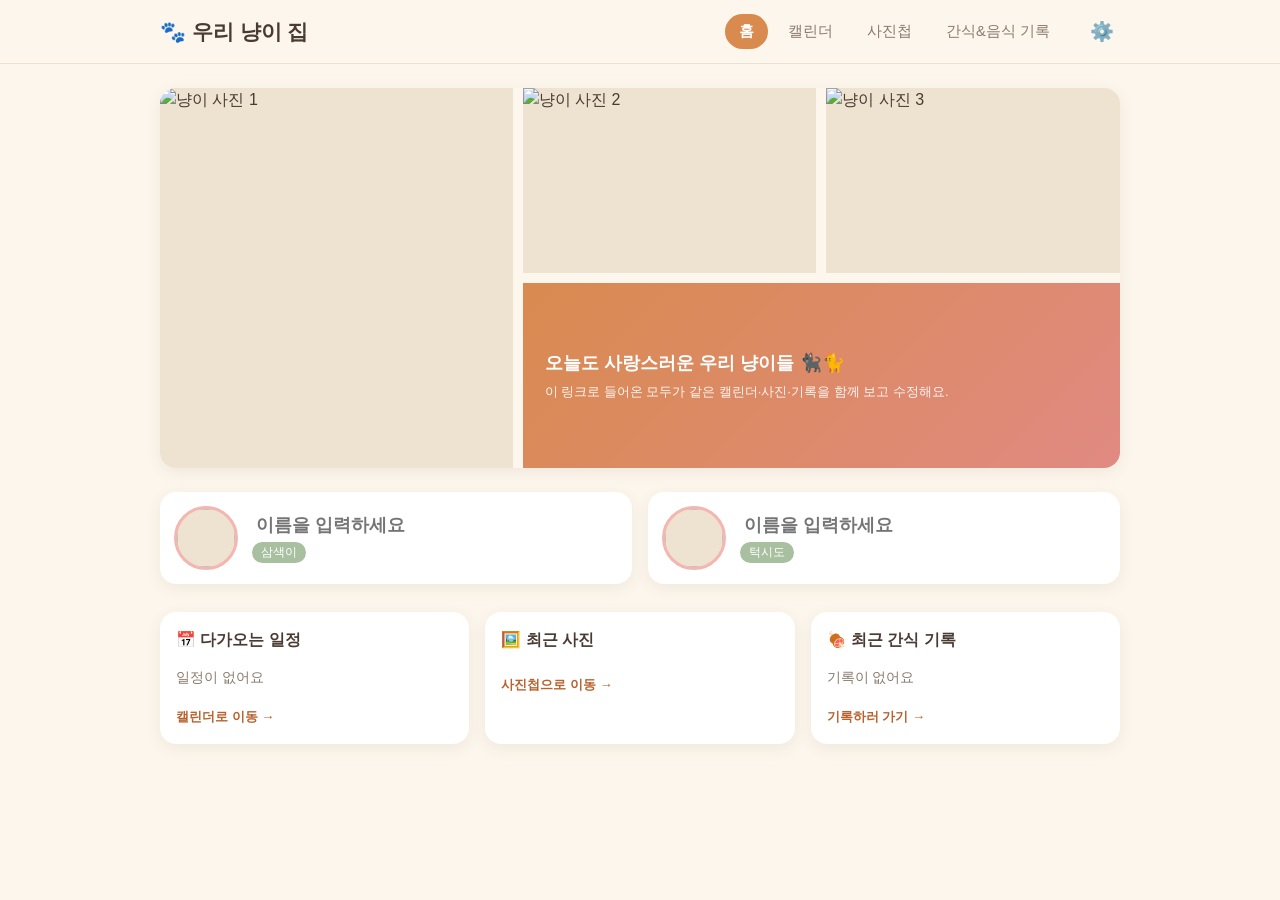
==== index.html @ 047ccc73 "Initial cat diary site with Supabase-backed shared calendar" ====
<!DOCTYPE html>
<html lang="ko">
<head>
<meta charset="UTF-8">
<meta name="viewport" content="width=device-width, initial-scale=1.0">
<title id="pageTitle">우리 냥이 집</title>
<link rel="stylesheet" href="css/style.css">
</head>
<body>

<header class="site-header">
  <div class="header-inner">
    <h1 class="site-title" id="siteTitleText">🐾 우리 냥이 집</h1>
    <nav class="tabs">
      <button class="tab-btn active" data-tab="home">홈</button>
      <button class="tab-btn" data-tab="calendar">캘린더</button>
      <button class="tab-btn" data-tab="gallery">사진첩</button>
      <button class="tab-btn" data-tab="food">간식&음식 기록</button>
    </nav>
    <button class="icon-btn" id="settingsBtn" title="설정">⚙️</button>
  </div>
</header>

<main>

  <!-- HOME -->
  <section class="tab-panel active" id="tab-home">
    <div class="hero">
      <div class="hero-photo hero-photo-1"><img id="heroImg1" alt="냥이 사진 1"></div>
      <div class="hero-photo hero-photo-2"><img id="heroImg2" alt="냥이 사진 2"></div>
      <div class="hero-photo hero-photo-3"><img id="heroImg3" alt="냥이 사진 3"></div>
      <div class="hero-caption">
        <h2 id="heroGreeting">오늘도 사랑스러운 우리 냥이들 🐈‍⬛🐈</h2>
        <p>이 링크로 들어온 모두가 같은 캘린더·사진·기록을 함께 보고 수정해요.</p>
      </div>
    </div>

    <div class="cat-profiles">
      <div class="cat-card" data-cat="cat1">
        <label class="cat-avatar" title="클릭해서 사진 바꾸기">
          <img id="cat1Avatar" alt="">
          <span class="avatar-edit-badge">✎</span>
          <input type="file" id="cat1AvatarUpload" accept="image/*" hidden>
        </label>
        <div class="cat-info">
          <input type="text" class="cat-name-input" id="cat1NameInput" placeholder="이름을 입력하세요">
          <span class="cat-badge">삼색이</span>
        </div>
      </div>
      <div class="cat-card" data-cat="cat2">
        <label class="cat-avatar" title="클릭해서 사진 바꾸기">
          <img id="cat2Avatar" alt="">
          <span class="avatar-edit-badge">✎</span>
          <input type="file" id="cat2AvatarUpload" accept="image/*" hidden>
        </label>
        <div class="cat-info">
          <input type="text" class="cat-name-input" id="cat2NameInput" placeholder="이름을 입력하세요">
          <span class="cat-badge">턱시도</span>
        </div>
      </div>
    </div>

    <div class="home-widgets">
      <div class="widget">
        <h3>📅 다가오는 일정</h3>
        <ul id="upcomingEventsList" class="widget-list"><li class="empty">일정이 없어요</li></ul>
        <button class="link-btn" data-goto="calendar">캘린더로 이동 →</button>
      </div>
      <div class="widget">
        <h3>🖼️ 최근 사진</h3>
        <div id="recentPhotos" class="mini-photo-grid"></div>
        <button class="link-btn" data-goto="gallery">사진첩으로 이동 →</button>
      </div>
      <div class="widget">
        <h3>🍖 최근 간식 기록</h3>
        <ul id="recentFoodList" class="widget-list"><li class="empty">기록이 없어요</li></ul>
        <button class="link-btn" data-goto="food">기록하러 가기 →</button>
      </div>
    </div>
  </section>

  <!-- CALENDAR -->
  <section class="tab-panel" id="tab-calendar">
    <div class="calendar-header">
      <button id="prevMonthBtn" class="nav-btn">◀</button>
      <h2 id="calendarMonthLabel">2026년 8월</h2>
      <button id="nextMonthBtn" class="nav-btn">▶</button>
      <button id="todayBtn" class="today-btn">오늘</button>
    </div>
    <div class="calendar-grid" id="calendarWeekdays">
      <div class="weekday sun">일</div><div class="weekday">월</div><div class="weekday">화</div>
      <div class="weekday">수</div><div class="weekday">목</div><div class="weekday">금</div><div class="weekday sat">토</div>
    </div>
    <div class="calendar-grid" id="calendarDays"></div>

    <div class="day-panel" id="dayPanel">
      <h3 id="dayPanelDate">날짜를 선택하세요</h3>
      <ul id="dayEventList" class="event-list"></ul>
      <form id="eventForm" class="inline-form">
        <input type="text" id="eventTitle" placeholder="일정 제목 (예: 병원 방문)" required>
        <select id="eventCat">
          <option value="both">둘 다</option>
          <option value="cat1">고양이1</option>
          <option value="cat2">고양이2</option>
        </select>
        <select id="eventCategory">
          <option value="hospital">🏥 병원</option>
          <option value="grooming">✂️ 미용</option>
          <option value="birthday">🎂 생일</option>
          <option value="snack">🍖 간식</option>
          <option value="etc">📌 기타</option>
        </select>
        <input type="text" id="eventMemo" placeholder="메모 (선택)">
        <button type="submit">추가</button>
      </form>
    </div>
  </section>

  <!-- GALLERY -->
  <section class="tab-panel" id="tab-gallery">
    <div class="gallery-toolbar">
      <div class="filter-group" id="galleryFilter">
        <button class="filter-btn active" data-filter="all">전체</button>
        <button class="filter-btn" data-filter="cat1">고양이1</button>
        <button class="filter-btn" data-filter="cat2">고양이2</button>
      </div>
      <label class="upload-btn">
        📷 사진 추가
        <input type="file" id="photoUpload" accept="image/*" multiple hidden>
      </label>
    </div>
    <div class="photo-grid" id="photoGrid"></div>
  </section>

  <!-- FOOD LOG -->
  <section class="tab-panel" id="tab-food">
    <form id="foodForm" class="food-form">
      <h3>새 기록 추가</h3>
      <div class="food-form-row">
        <input type="text" id="foodName" placeholder="간식/음식 이름" required>
        <select id="foodType">
          <option value="snack">간식</option>
          <option value="food">사료</option>
          <option value="can">캔/습식</option>
          <option value="etc">기타</option>
        </select>
        <select id="foodCat">
          <option value="both">둘 다</option>
          <option value="cat1">고양이1</option>
          <option value="cat2">고양이2</option>
        </select>
      </div>
      <div class="food-form-row">
        <div class="rating-input" id="ratingInput" data-value="0">
          <span data-star="1">★</span><span data-star="2">★</span><span data-star="3">★</span><span data-star="4">★</span><span data-star="5">★</span>
        </div>
        <input type="date" id="foodDate">
      </div>
      <textarea id="foodMemo" placeholder="메모 (예: 정말 잘 먹었어요!)" rows="2"></textarea>
      <button type="submit">기록하기</button>
    </form>

    <div class="food-toolbar">
      <div class="filter-group" id="foodFilter">
        <button class="filter-btn active" data-filter="all">전체</button>
        <button class="filter-btn" data-filter="cat1">고양이1</button>
        <button class="filter-btn" data-filter="cat2">고양이2</button>
      </div>
    </div>
    <div class="food-list" id="foodList"></div>
  </section>

</main>

<!-- Settings Modal -->
<div class="modal-overlay" id="settingsModal">
  <div class="modal">
    <h3>⚙️ 설정</h3>
    <label>사이트 이름</label>
    <input type="text" id="settingsSiteTitle">
    <label>고양이1 이름</label>
    <input type="text" id="settingsCat1Name">
    <label>고양이2 이름</label>
    <input type="text" id="settingsCat2Name">
    <div class="modal-actions">
      <button id="settingsCancelBtn" class="btn-secondary">취소</button>
      <button id="settingsSaveBtn" class="btn-primary">저장</button>
    </div>
  </div>
</div>

<!-- Lightbox Modal -->
<div class="modal-overlay" id="lightboxModal">
  <div class="lightbox">
    <button class="lightbox-close" id="lightboxCloseBtn">✕</button>
    <img id="lightboxImg" src="" alt="">
    <div class="lightbox-info">
      <span id="lightboxCat"></span>
      <span id="lightboxDate"></span>
      <button id="lightboxDeleteBtn" class="btn-danger">삭제</button>
    </div>
  </div>
</div>

<script src="js/config.js"></script>
<script src="js/db.js"></script>
<script src="js/app.js"></script>
</body>
</html>
---- css/style.css ----
:root {
  --cream: #fdf6ec;
  --card: #ffffff;
  --ink: #4a3b32;
  --ink-soft: #8a7a6d;
  --tortie: #d98a4f;
  --tortie-dark: #b8622f;
  --tuxedo: #2e2a28;
  --pink: #f4b6b0;
  --pink-dark: #e08a82;
  --sage: #a9c0a0;
  --border: #ece0d1;
  --shadow: 0 4px 16px rgba(74, 59, 50, 0.08);
  --radius: 16px;
}

* { box-sizing: border-box; }

body {
  margin: 0;
  font-family: "Pretendard", "Apple SD Gothic Neo", "Malgun Gothic", sans-serif;
  background: var(--cream);
  color: var(--ink);
  line-height: 1.5;
}

img { max-width: 100%; display: block; }

/* Header */
.site-header {
  position: sticky;
  top: 0;
  z-index: 20;
  background: rgba(253, 246, 236, 0.92);
  backdrop-filter: blur(6px);
  border-bottom: 1px solid var(--border);
}
.header-inner {
  max-width: 1000px;
  margin: 0 auto;
  padding: 14px 20px;
  display: flex;
  align-items: center;
  gap: 20px;
  flex-wrap: wrap;
}
.site-title { font-size: 1.3rem; margin: 0; margin-right: auto; }
.tabs { display: flex; gap: 6px; flex-wrap: wrap; }
.tab-btn {
  border: none;
  background: transparent;
  padding: 8px 14px;
  border-radius: 999px;
  cursor: pointer;
  font-size: 0.92rem;
  color: var(--ink-soft);
  transition: 0.15s;
}
.tab-btn:hover { background: #f2e6d4; }
.tab-btn.active { background: var(--tortie); color: white; font-weight: 600; }
.icon-btn { border: none; background: transparent; font-size: 1.2rem; cursor: pointer; padding: 6px; }
.icon-btn:hover { transform: rotate(20deg); }

main { max-width: 1000px; margin: 0 auto; padding: 24px 20px 60px; }

.tab-panel { display: none; animation: fadeIn 0.25s ease; }
.tab-panel.active { display: block; }
@keyframes fadeIn { from { opacity: 0; transform: translateY(6px); } to { opacity: 1; transform: translateY(0); } }

/* Hero */
.hero {
  display: grid;
  grid-template-columns: 1.2fr 1fr 1fr;
  grid-template-rows: 1fr 1fr;
  gap: 10px;
  border-radius: var(--radius);
  overflow: hidden;
  box-shadow: var(--shadow);
  height: 380px;
  margin-bottom: 24px;
}
.hero-photo { overflow: hidden; background: #eee2d0; position: relative; }
.hero-photo img { width: 100%; height: 100%; object-fit: cover; }
.hero-photo-1 { grid-row: 1 / 3; grid-column: 1; }
.hero-photo-2 { grid-row: 1; grid-column: 2; }
.hero-photo-3 { grid-row: 1; grid-column: 3; }
.hero-caption {
  grid-row: 2; grid-column: 2 / 4;
  background: linear-gradient(135deg, var(--tortie), var(--pink-dark));
  color: white;
  padding: 18px 22px;
  display: flex;
  flex-direction: column;
  justify-content: center;
  gap: 6px;
}
.hero-caption h2 { margin: 0; font-size: 1.15rem; }
.hero-caption p { margin: 0; font-size: 0.82rem; opacity: 0.92; }
.hero-caption code { background: rgba(255,255,255,0.25); padding: 1px 6px; border-radius: 6px; }
.img-missing { display: flex; align-items: center; justify-content: center; }
.img-missing::before {
  content: "🐾 사진을 넣어주세요";
  color: var(--ink-soft);
  font-size: 0.8rem;
  text-align: center;
}
.img-missing img { display: none; }

@media (max-width: 700px) {
  .hero { grid-template-columns: 1fr 1fr; height: auto; }
  .hero-photo-1 { grid-row: 1; grid-column: 1 / 3; height: 200px; }
  .hero-photo-2 { grid-row: 2; grid-column: 1; height: 140px; }
  .hero-photo-3 { grid-row: 2; grid-column: 2; height: 140px; }
  .hero-caption { grid-row: 3; grid-column: 1 / 3; }
}

/* Cat profiles */
.cat-profiles { display: flex; gap: 16px; margin-bottom: 28px; flex-wrap: wrap; }
.cat-card {
  flex: 1;
  min-width: 220px;
  background: var(--card);
  border-radius: var(--radius);
  padding: 14px;
  display: flex;
  align-items: center;
  gap: 14px;
  box-shadow: var(--shadow);
}
.cat-avatar {
  width: 64px; height: 64px; border-radius: 50%;
  overflow: hidden; flex-shrink: 0; background: #eee2d0;
  border: 3px solid var(--pink);
  position: relative; cursor: pointer; display: block;
}
.cat-avatar img { width: 100%; height: 100%; object-fit: cover; }
.avatar-edit-badge {
  position: absolute; inset: 0; display: flex; align-items: center; justify-content: center;
  background: rgba(0,0,0,0.45); color: white; font-size: 1.1rem; opacity: 0; transition: opacity 0.15s;
}
.cat-avatar:hover .avatar-edit-badge { opacity: 1; }
.cat-info { display: flex; flex-direction: column; gap: 4px; }
.cat-name-input {
  border: none; background: transparent; font-size: 1.1rem; font-weight: 700;
  color: var(--ink); padding: 2px 4px; border-radius: 6px; width: 160px;
}
.cat-name-input:hover, .cat-name-input:focus { background: #f2e6d4; outline: none; }
.cat-badge {
  align-self: flex-start; font-size: 0.72rem; background: var(--sage); color: white;
  padding: 2px 9px; border-radius: 999px;
}

/* Home widgets */
.home-widgets { display: grid; grid-template-columns: repeat(3, 1fr); gap: 16px; }
.widget { background: var(--card); border-radius: var(--radius); padding: 16px; box-shadow: var(--shadow); }
.widget h3 { margin: 0 0 10px; font-size: 0.98rem; }
.widget-list { list-style: none; padding: 0; margin: 0 0 10px; display: flex; flex-direction: column; gap: 6px; }
.widget-list li { font-size: 0.85rem; padding: 6px 8px; background: var(--cream); border-radius: 8px; }
.widget-list li.empty { color: var(--ink-soft); background: transparent; padding-left: 0; }
.link-btn { border: none; background: transparent; color: var(--tortie-dark); font-size: 0.82rem; cursor: pointer; padding: 0; font-weight: 600; }
.mini-photo-grid { display: grid; grid-template-columns: repeat(3, 1fr); gap: 6px; margin-bottom: 10px; }
.mini-photo-grid img { width: 100%; aspect-ratio: 1; object-fit: cover; border-radius: 8px; }
@media (max-width: 700px) { .home-widgets { grid-template-columns: 1fr; } }

/* Calendar */
.calendar-header { display: flex; align-items: center; justify-content: center; gap: 16px; margin-bottom: 16px; }
.calendar-header h2 { margin: 0; font-size: 1.2rem; min-width: 140px; text-align: center; }
.nav-btn, .today-btn {
  border: 1px solid var(--border); background: var(--card); border-radius: 999px;
  width: 34px; height: 34px; cursor: pointer; font-size: 0.9rem;
}
.today-btn { width: auto; padding: 0 14px; }
.calendar-grid { display: grid; grid-template-columns: repeat(7, 1fr); gap: 6px; margin-bottom: 6px; }
.weekday { text-align: center; font-size: 0.78rem; color: var(--ink-soft); font-weight: 600; padding: 4px 0; }
.weekday.sun { color: var(--pink-dark); }
.weekday.sat { color: #6a8ec9; }
.day-cell {
  background: var(--card); border-radius: 10px; min-height: 64px; padding: 6px;
  cursor: pointer; border: 2px solid transparent; display: flex; flex-direction: column; gap: 4px;
  transition: 0.15s;
}
.day-cell:hover { border-color: var(--pink); }
.day-cell.other-month { opacity: 0.35; }
.day-cell.today { border-color: var(--tortie); }
.day-cell.selected { background: #fbe9da; border-color: var(--tortie); }
.day-num { font-size: 0.82rem; font-weight: 600; }
.day-dots { display: flex; gap: 3px; flex-wrap: wrap; }
.day-dot { width: 6px; height: 6px; border-radius: 50%; }
.dot-hospital { background: #e08a82; }
.dot-grooming { background: #6a8ec9; }
.dot-birthday { background: #d9b64f; }
.dot-snack { background: var(--tortie); }
.dot-etc { background: var(--sage); }

.day-panel { margin-top: 20px; background: var(--card); border-radius: var(--radius); padding: 18px; box-shadow: var(--shadow); }
.day-panel h3 { margin-top: 0; }
.event-list { list-style: none; padding: 0; margin: 0 0 14px; display: flex; flex-direction: column; gap: 8px; }
.event-item { display: flex; align-items: center; gap: 10px; background: var(--cream); padding: 8px 12px; border-radius: 10px; font-size: 0.88rem; }
.event-item .ev-title { font-weight: 600; flex: 1; }
.event-item .ev-tag { font-size: 0.72rem; color: var(--ink-soft); }
.event-item .ev-del { border: none; background: transparent; color: var(--pink-dark); cursor: pointer; font-size: 0.9rem; }

.inline-form { display: flex; gap: 8px; flex-wrap: wrap; }
.inline-form input, .inline-form select {
  padding: 8px 10px; border: 1px solid var(--border); border-radius: 8px; font-size: 0.85rem; background: white;
}
.inline-form input[type="text"]#eventTitle { flex: 1; min-width: 160px; }
.inline-form button {
  border: none; background: var(--tortie); color: white; padding: 8px 16px; border-radius: 8px; cursor: pointer; font-weight: 600;
}
.inline-form button:hover { background: var(--tortie-dark); }

/* Gallery */
.gallery-toolbar, .food-toolbar { display: flex; justify-content: space-between; align-items: center; margin-bottom: 16px; flex-wrap: wrap; gap: 10px; }
.filter-group { display: flex; gap: 6px; }
.filter-btn { border: 1px solid var(--border); background: var(--card); padding: 6px 14px; border-radius: 999px; cursor: pointer; font-size: 0.82rem; }
.filter-btn.active { background: var(--tortie); color: white; border-color: var(--tortie); }
.upload-btn {
  background: var(--tortie); color: white; padding: 9px 16px; border-radius: 999px; cursor: pointer; font-size: 0.85rem; font-weight: 600;
}
.upload-btn:hover { background: var(--tortie-dark); }
.photo-grid { display: grid; grid-template-columns: repeat(auto-fill, minmax(150px, 1fr)); gap: 12px; }
.photo-item { position: relative; border-radius: 12px; overflow: hidden; aspect-ratio: 1; cursor: pointer; box-shadow: var(--shadow); background: #eee2d0; }
.photo-item img { width: 100%; height: 100%; object-fit: cover; transition: 0.2s; }
.photo-item:hover img { transform: scale(1.06); }
.photo-item .photo-tag { position: absolute; bottom: 6px; left: 6px; font-size: 0.68rem; background: rgba(0,0,0,0.55); color: white; padding: 2px 8px; border-radius: 999px; }

/* Food log */
.food-form { background: var(--card); border-radius: var(--radius); padding: 18px; box-shadow: var(--shadow); margin-bottom: 22px; }
.food-form h3 { margin-top: 0; }
.food-form-row { display: flex; gap: 10px; margin-bottom: 10px; flex-wrap: wrap; }
.food-form input, .food-form select, .food-form textarea {
  padding: 9px 10px; border: 1px solid var(--border); border-radius: 8px; font-size: 0.88rem; background: white; font-family: inherit;
}
.food-form input#foodName { flex: 1; min-width: 160px; }
.food-form textarea { width: 100%; resize: vertical; margin-bottom: 12px; }
.rating-input { font-size: 1.4rem; color: #ddd; cursor: pointer; letter-spacing: 2px; }
.rating-input span.filled { color: #e6b800; }
.food-form button { border: none; background: var(--tortie); color: white; padding: 10px 18px; border-radius: 8px; cursor: pointer; font-weight: 600; }
.food-form button:hover { background: var(--tortie-dark); }

.food-list { display: flex; flex-direction: column; gap: 10px; }
.food-item { background: var(--card); border-radius: 12px; padding: 12px 16px; box-shadow: var(--shadow); display: flex; align-items: center; gap: 14px; }
.food-item .food-main { flex: 1; }
.food-item .food-name { font-weight: 700; margin-right: 8px; }
.food-item .food-meta { font-size: 0.76rem; color: var(--ink-soft); }
.food-item .food-stars { color: #e6b800; font-size: 0.9rem; }
.food-item .food-memo { font-size: 0.82rem; margin-top: 4px; color: var(--ink); }
.food-item .food-del { border: none; background: transparent; color: var(--pink-dark); cursor: pointer; }
.empty-state { color: var(--ink-soft); text-align: center; padding: 30px; font-size: 0.9rem; }

/* Modals */
.modal-overlay {
  display: none; position: fixed; inset: 0; background: rgba(74,59,50,0.45);
  align-items: center; justify-content: center; z-index: 100; padding: 20px;
}
.modal-overlay.open { display: flex; }
.modal { background: white; border-radius: var(--radius); padding: 22px; width: 100%; max-width: 360px; display: flex; flex-direction: column; gap: 8px; }
.modal h3 { margin: 0 0 6px; }
.modal label { font-size: 0.8rem; color: var(--ink-soft); margin-top: 6px; }
.modal input { padding: 9px 10px; border: 1px solid var(--border); border-radius: 8px; font-size: 0.9rem; }
.modal-actions { display: flex; justify-content: flex-end; gap: 8px; margin-top: 14px; }
.btn-primary { border: none; background: var(--tortie); color: white; padding: 9px 16px; border-radius: 8px; cursor: pointer; font-weight: 600; }
.btn-secondary { border: 1px solid var(--border); background: white; padding: 9px 16px; border-radius: 8px; cursor: pointer; }
.btn-danger { border: none; background: var(--pink-dark); color: white; padding: 6px 14px; border-radius: 8px; cursor: pointer; font-size: 0.8rem; }

.lightbox { position: relative; max-width: 90vw; max-height: 90vh; background: white; border-radius: var(--radius); overflow: hidden; display: flex; flex-direction: column; }
.lightbox img { max-width: 90vw; max-height: 75vh; object-fit: contain; }
.lightbox-close { position: absolute; top: 8px; right: 8px; border: none; background: rgba(0,0,0,0.5); color: white; width: 30px; height: 30px; border-radius: 50%; cursor: pointer; }
.lightbox-info { display: flex; align-items: center; gap: 12px; padding: 12px 16px; font-size: 0.85rem; }
.lightbox-info span:first-child { font-weight: 700; }
.lightbox-info span:nth-child(2) { color: var(--ink-soft); flex: 1; }
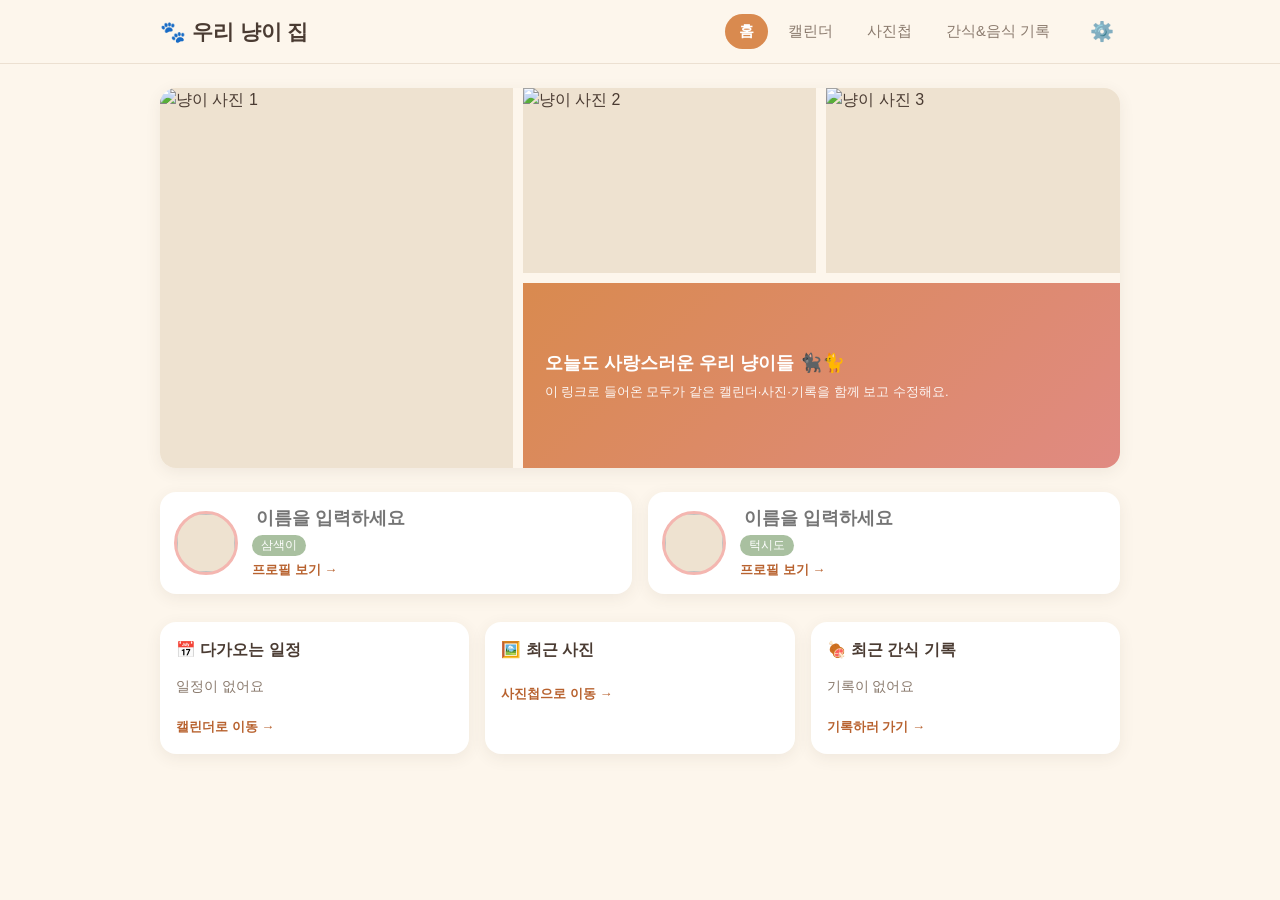
==== commit 8c4e1c0a: "Add per-cat profile pages: fixed info, weight chart, toy rotation log" ====
--- a/index.html
+++ b/index.html
@@ -45,6 +45,7 @@
         <div class="cat-info">
           <input type="text" class="cat-name-input" id="cat1NameInput" placeholder="이름을 입력하세요">
           <span class="cat-badge">삼색이</span>
+          <a class="link-btn" href="cat1.html">프로필 보기 →</a>
         </div>
       </div>
       <div class="cat-card" data-cat="cat2">
@@ -56,6 +57,7 @@
         <div class="cat-info">
           <input type="text" class="cat-name-input" id="cat2NameInput" placeholder="이름을 입력하세요">
           <span class="cat-badge">턱시도</span>
+          <a class="link-btn" href="cat2.html">프로필 보기 →</a>
         </div>
       </div>
     </div>
--- a/css/style.css
+++ b/css/style.css
@@ -157,7 +157,7 @@
 .widget-list { list-style: none; padding: 0; margin: 0 0 10px; display: flex; flex-direction: column; gap: 6px; }
 .widget-list li { font-size: 0.85rem; padding: 6px 8px; background: var(--cream); border-radius: 8px; }
 .widget-list li.empty { color: var(--ink-soft); background: transparent; padding-left: 0; }
-.link-btn { border: none; background: transparent; color: var(--tortie-dark); font-size: 0.82rem; cursor: pointer; padding: 0; font-weight: 600; }
+.link-btn { border: none; background: transparent; color: var(--tortie-dark); font-size: 0.82rem; cursor: pointer; padding: 0; font-weight: 600; text-decoration: none; display: inline-block; }
 .mini-photo-grid { display: grid; grid-template-columns: repeat(3, 1fr); gap: 6px; margin-bottom: 10px; }
 .mini-photo-grid img { width: 100%; aspect-ratio: 1; object-fit: cover; border-radius: 8px; }
 @media (max-width: 700px) { .home-widgets { grid-template-columns: 1fr; } }
@@ -270,3 +270,64 @@
 .lightbox-info { display: flex; align-items: center; gap: 12px; padding: 12px 16px; font-size: 0.85rem; }
 .lightbox-info span:first-child { font-weight: 700; }
 .lightbox-info span:nth-child(2) { color: var(--ink-soft); flex: 1; }
+
+/* ---------- Profile page ---------- */
+.profile-back { border: none; background: transparent; color: var(--ink-soft); font-size: 0.85rem; cursor: pointer; padding: 0; margin-right: auto; }
+.profile-hero {
+  display: flex; align-items: center; gap: 20px; background: var(--card); border-radius: var(--radius);
+  padding: 22px; box-shadow: var(--shadow); margin-bottom: 20px; flex-wrap: wrap;
+}
+.profile-avatar { width: 96px; height: 96px; border-radius: 50%; overflow: hidden; flex-shrink: 0; background: #eee2d0; border: 4px solid var(--pink); }
+.profile-avatar img { width: 100%; height: 100%; object-fit: cover; }
+.profile-hero h2 { margin: 0 0 4px; font-size: 1.4rem; }
+.profile-hero .profile-since { color: var(--ink-soft); font-size: 0.85rem; margin: 0; }
+.profile-hero .profile-links { margin-left: auto; }
+.profile-links a { color: var(--tortie-dark); font-size: 0.82rem; font-weight: 600; text-decoration: none; }
+
+.info-card { background: var(--card); border-radius: var(--radius); padding: 20px; box-shadow: var(--shadow); margin-bottom: 20px; }
+.info-card-header { display: flex; justify-content: space-between; align-items: center; margin-bottom: 12px; }
+.info-card-header h3 { margin: 0; }
+.info-edit-btn { border: 1px solid var(--border); background: white; border-radius: 999px; padding: 6px 14px; font-size: 0.78rem; cursor: pointer; }
+.info-grid { display: grid; grid-template-columns: repeat(auto-fit, minmax(180px, 1fr)); gap: 12px 20px; }
+.info-field label { display: block; font-size: 0.72rem; color: var(--ink-soft); margin-bottom: 3px; }
+.info-field .info-value { font-size: 0.92rem; font-weight: 600; }
+.info-field .info-value.empty { color: var(--ink-soft); font-weight: 400; }
+.info-field input, .info-field select, .info-field textarea {
+  width: 100%; padding: 7px 9px; border: 1px solid var(--border); border-radius: 7px; font-size: 0.86rem; font-family: inherit; background: var(--cream);
+}
+.info-field textarea { resize: vertical; }
+.info-save-row { grid-column: 1 / -1; display: flex; justify-content: flex-end; }
+
+.section-card { background: var(--card); border-radius: var(--radius); padding: 20px; box-shadow: var(--shadow); margin-bottom: 20px; }
+.section-card h3 { margin: 0 0 14px; }
+
+.weight-chart-wrap { margin-bottom: 16px; }
+.weight-chart-wrap svg { width: 100%; height: auto; display: block; }
+.weight-empty { color: var(--ink-soft); font-size: 0.85rem; text-align: center; padding: 20px; }
+
+.simple-form { display: flex; gap: 8px; flex-wrap: wrap; margin-bottom: 16px; }
+.simple-form input { padding: 8px 10px; border: 1px solid var(--border); border-radius: 8px; font-size: 0.85rem; }
+.simple-form input[type="text"] { flex: 1; min-width: 140px; }
+.simple-form input[type="number"] { width: 90px; }
+.simple-form button { border: none; background: var(--tortie); color: white; padding: 8px 18px; border-radius: 8px; cursor: pointer; font-weight: 700; }
+.simple-form button:hover { background: var(--tortie-dark); }
+
+.log-list { display: flex; flex-direction: column; gap: 8px; }
+.log-item { display: flex; align-items: center; gap: 10px; background: var(--cream); padding: 8px 12px; border-radius: 9px; font-size: 0.85rem; }
+.log-item .log-main { flex: 1; }
+.log-item .log-date { color: var(--ink-soft); font-size: 0.75rem; }
+.log-item .log-del { border: none; background: transparent; color: var(--pink-dark); cursor: pointer; }
+
+.toy-status {
+  display: flex; align-items: center; gap: 14px; padding: 14px 18px; border-radius: 12px; margin-bottom: 18px;
+  border: 2px solid var(--border);
+}
+.toy-status .toy-emoji { font-size: 1.8rem; }
+.toy-status .toy-text strong { display: block; font-size: 0.95rem; }
+.toy-status .toy-text span { font-size: 0.78rem; color: var(--ink-soft); }
+.toy-status.toy-green { background: #eaf5e6; border-color: var(--sage); }
+.toy-status.toy-yellow { background: #fdf3d9; border-color: #d9b64f; }
+.toy-status.toy-red { background: #fbe3e0; border-color: var(--pink-dark); }
+.toy-status.toy-green .toy-text strong { color: #4a7a3d; }
+.toy-status.toy-yellow .toy-text strong { color: #8a6d16; }
+.toy-status.toy-red .toy-text strong { color: var(--pink-dark); }
